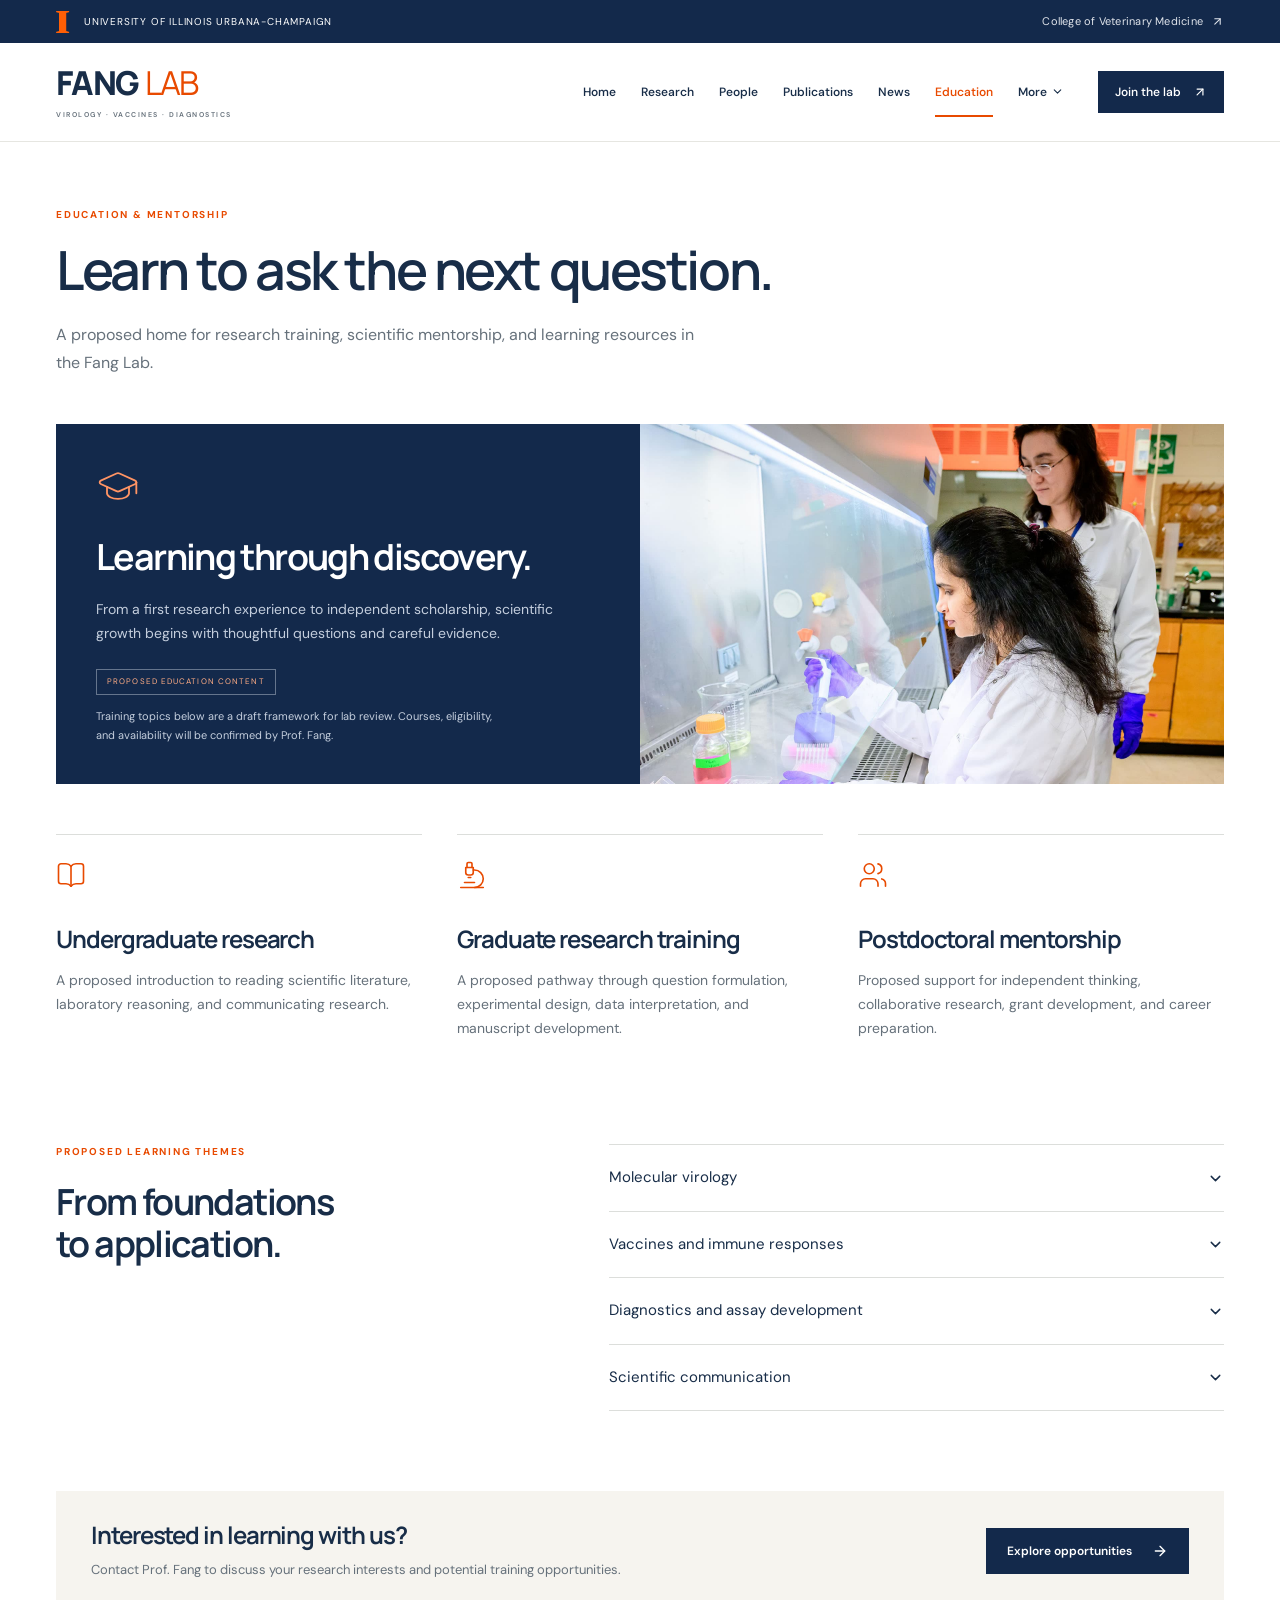
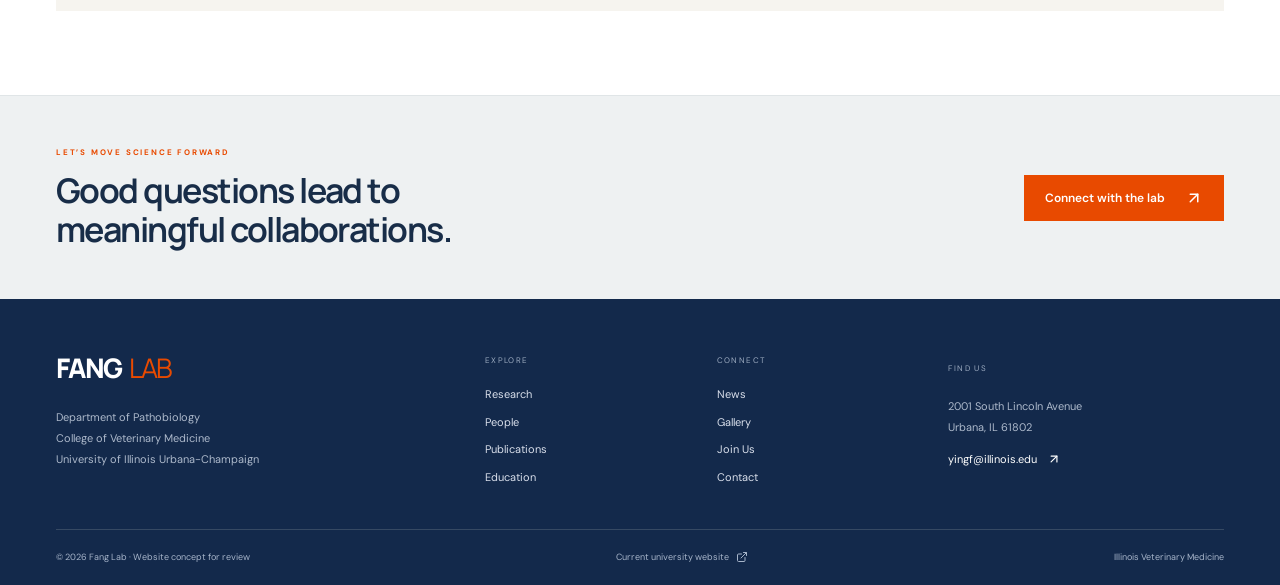
==== education.html @ 0c93f785 "Add files via upload" ====
<!doctype html>
<html lang="en">
<head>
<meta charset="utf-8">
<meta name="viewport" content="width=device-width, initial-scale=1">
<title>Education | Fang Lab | Illinois</title>
<meta name="description" content="Education at the Fang Lab, University of Illinois Urbana-Champaign.">
<link rel="icon" href="favicon.svg" type="image/svg+xml">
<link rel="stylesheet" href="styles.css">
<script src="script.js" defer></script>
<noscript><style>.menu-toggle,.more{display:none}.more-wrap .dropdown{display:block!important;position:static}.navigation{display:flex;flex-wrap:wrap}.filter-bar,.publication-tools{display:none}@media(max-width:800px){.navigation{position:static;box-shadow:none;padding:10px;max-height:none}.header-inner{height:auto;flex-wrap:wrap;padding:15px 0}.navigation .dropdown a{padding:5px}}</style></noscript>
</head>
<body data-page="education">
<a class="skip" href="#main">Skip to content</a>
<div class="institution">
<div class="wrap institution-inner">
<a href="https://illinois.edu" target="_blank" rel="noreferrer"><b class="block-i">I</b><span>UNIVERSITY OF ILLINOIS URBANA-CHAMPAIGN</span></a><a href="https://vetmed.illinois.edu" class="" target="_blank" rel="noreferrer">College of Veterinary Medicine <svg xmlns="http://www.w3.org/2000/svg" width="13" height="13" viewBox="0 0 24 24" fill="none" stroke="currentColor" stroke-width="2" stroke-linecap="round" stroke-linejoin="round" class="lucide lucide-arrow-up-right" aria-hidden="true"><path d="M7 7h10v10"></path><path d="M7 17 17 7"></path></svg></a>
</div>
</div>
<header>
<div class="wrap header-inner">
<a class="wordmark" href="index.html">FANG<span>LAB</span><small>VIROLOGY · VACCINES · DIAGNOSTICS</small></a>
<nav class="navigation" aria-label="Main navigation">
<a href="index.html">Home</a><a href="research.html">Research</a><a href="people.html">People</a><a href="publications.html">Publications</a><a href="news.html">News</a><a href="education.html" aria-current="page">Education</a>
<div class="more-wrap">
<button class="more" aria-expanded="false">
More <svg xmlns="http://www.w3.org/2000/svg" width="13" height="13" viewBox="0 0 24 24" fill="none" stroke="currentColor" stroke-width="2" stroke-linecap="round" stroke-linejoin="round" class="lucide lucide-chevron-down" aria-hidden="true"><path d="m6 9 6 6 6-6"></path></svg>
</button>
<div class="dropdown">
<a href="innovation.html">Innovation &amp; IP</a><a href="outreach.html">Outreach</a><a href="gallery.html">Gallery</a><a href="join.html">Join Us</a><a href="contact.html">Contact</a>
</div>
</div>
<a class="join-nav" href="join.html">Join the lab <svg xmlns="http://www.w3.org/2000/svg" width="14" height="14" viewBox="0 0 24 24" fill="none" stroke="currentColor" stroke-width="2" stroke-linecap="round" stroke-linejoin="round" class="lucide lucide-arrow-up-right" aria-hidden="true"><path d="M7 7h10v10"></path><path d="M7 17 17 7"></path></svg></a>
</nav>
<button class="menu-toggle" aria-label="Open navigation" aria-expanded="false">
<svg xmlns="http://www.w3.org/2000/svg" width="24" height="24" viewBox="0 0 24 24" fill="none" stroke="currentColor" stroke-width="2" stroke-linecap="round" stroke-linejoin="round" class="lucide lucide-menu" aria-hidden="true"><path d="M4 5h16"></path><path d="M4 12h16"></path><path d="M4 19h16"></path></svg>
</button>
</div>
</header>
<main id="main" tabindex="-1">
<div class="wrap section page-section">
<div class="page-heading">
<div class="eyebrow">
EDUCATION &amp; MENTORSHIP
</div>
<h1>
Learn to ask the next question.
</h1>
<p>
A proposed home for research training, scientific mentorship, and learning resources in the Fang Lab.
</p>
</div>
<div class="education-feature">
<div>
<svg xmlns="http://www.w3.org/2000/svg" width="44" height="44" viewBox="0 0 24 24" fill="none" stroke="currentColor" stroke-width="1" stroke-linecap="round" stroke-linejoin="round" class="lucide lucide-graduation-cap" aria-hidden="true"><path d="M21.42 10.922a1 1 0 0 0-.019-1.838L12.83 5.18a2 2 0 0 0-1.66 0L2.6 9.08a1 1 0 0 0 0 1.832l8.57 3.908a2 2 0 0 0 1.66 0z"></path><path d="M22 10v6"></path><path d="M6 12.5V16a6 3 0 0 0 12 0v-3.5"></path></svg>
<h2>
Learning through discovery.
</h2>
<p>
From a first research experience to independent scholarship, scientific growth begins with thoughtful questions and careful evidence.
</p>
<span class="draft-label">PROPOSED EDUCATION CONTENT</span>
<p class="small">
Training topics below are a draft framework for lab review. Courses, eligibility, and availability will be confirmed by Prof. Fang.
</p>
</div>
<img src="images/lab-team.jpg" alt="Research work in the Fang Lab"/>
</div>
<div class="learning-grid">
<article>
<svg xmlns="http://www.w3.org/2000/svg" width="30" height="30" viewBox="0 0 24 24" fill="none" stroke="currentColor" stroke-width="1.3" stroke-linecap="round" stroke-linejoin="round" class="lucide lucide-book-open" aria-hidden="true"><path d="M12 5v16"></path><path d="M20.001 19A2 2 0 0022 17V5a2 2 0 00-1.999-2L16 3.002A5 5 0 0012 5a5 5 0 00-4-2H4a2 2 0 00-2 2v12a2 2 0 001.999 2H8a5 5 0 014 2 5 5 0 014-2z"></path></svg>
<h3>
Undergraduate research
</h3>
<p>
A proposed introduction to reading scientific literature, laboratory reasoning, and communicating research.
</p>
</article>
<article>
<svg xmlns="http://www.w3.org/2000/svg" width="30" height="30" viewBox="0 0 24 24" fill="none" stroke="currentColor" stroke-width="1.3" stroke-linecap="round" stroke-linejoin="round" class="lucide lucide-microscope" aria-hidden="true"><path d="M6 18h8"></path><path d="M3 22h18"></path><path d="M14 22a7 7 0 1 0 0-14h-1"></path><path d="M9 14h2"></path><path d="M9 12a2 2 0 0 1-2-2V6h6v4a2 2 0 0 1-2 2Z"></path><path d="M12 6V3a1 1 0 0 0-1-1H9a1 1 0 0 0-1 1v3"></path></svg>
<h3>
Graduate research training
</h3>
<p>
A proposed pathway through question formulation, experimental design, data interpretation, and manuscript development.
</p>
</article>
<article>
<svg xmlns="http://www.w3.org/2000/svg" width="30" height="30" viewBox="0 0 24 24" fill="none" stroke="currentColor" stroke-width="1.3" stroke-linecap="round" stroke-linejoin="round" class="lucide lucide-users" aria-hidden="true"><path d="M16 21v-2a4 4 0 0 0-4-4H6a4 4 0 0 0-4 4v2"></path><path d="M16 3.128a4 4 0 0 1 0 7.744"></path><path d="M22 21v-2a4 4 0 0 0-3-3.87"></path><circle cx="9" cy="7" r="4"></circle></svg>
<h3>
Postdoctoral mentorship
</h3>
<p>
Proposed support for independent thinking, collaborative research, grant development, and career preparation.
</p>
</article>
</div>
<div class="two-col">
<div>
<div class="eyebrow">
PROPOSED LEARNING THEMES
</div>
<h2>
From foundations<br/>to application.
</h2>
</div>
<div class="accordion">
<details>
<summary>
Molecular virology<svg xmlns="http://www.w3.org/2000/svg" width="17" height="17" viewBox="0 0 24 24" fill="none" stroke="currentColor" stroke-width="2" stroke-linecap="round" stroke-linejoin="round" class="lucide lucide-chevron-down" aria-hidden="true"><path d="m6 9 6 6 6-6"></path></svg>
</summary>
<p>
Viral replication, host–pathogen interactions, and the interpretation of mechanistic studies.
</p>
</details>
<details>
<summary>
Vaccines and immune responses<svg xmlns="http://www.w3.org/2000/svg" width="17" height="17" viewBox="0 0 24 24" fill="none" stroke="currentColor" stroke-width="2" stroke-linecap="round" stroke-linejoin="round" class="lucide lucide-chevron-down" aria-hidden="true"><path d="m6 9 6 6 6-6"></path></svg>
</summary>
<p>
Principles of antigen design, immune protection, and evaluating vaccine research.
</p>
</details>
<details>
<summary>
Diagnostics and assay development<svg xmlns="http://www.w3.org/2000/svg" width="17" height="17" viewBox="0 0 24 24" fill="none" stroke="currentColor" stroke-width="2" stroke-linecap="round" stroke-linejoin="round" class="lucide lucide-chevron-down" aria-hidden="true"><path d="m6 9 6 6 6-6"></path></svg>
</summary>
<p>
Principles of assay design, analytical performance, and diagnostic interpretation.
</p>
</details>
<details>
<summary>
Scientific communication<svg xmlns="http://www.w3.org/2000/svg" width="17" height="17" viewBox="0 0 24 24" fill="none" stroke="currentColor" stroke-width="2" stroke-linecap="round" stroke-linejoin="round" class="lucide lucide-chevron-down" aria-hidden="true"><path d="m6 9 6 6 6-6"></path></svg>
</summary>
<p>
Critical reading, research presentations, responsible reporting, and scientific writing.
</p>
</details>
</div>
</div>
<div class="callout">
<div>
<h3>
Interested in learning with us?
</h3>
<p>
Contact Prof. Fang to discuss your research interests and potential training opportunities.
</p>
</div>
<a class="button navy" href="join.html">Explore opportunities <svg xmlns="http://www.w3.org/2000/svg" width="16" height="16" viewBox="0 0 24 24" fill="none" stroke="currentColor" stroke-width="2" stroke-linecap="round" stroke-linejoin="round" class="lucide lucide-arrow-right" aria-hidden="true"><path d="M5 12h14"></path><path d="m12 5 7 7-7 7"></path></svg></a>
</div>
</div>
</main>
<section class="footer-cta">
<div class="wrap">
<div>
<span class="eyebrow">LET’S MOVE SCIENCE FORWARD</span>
<h2>
Good questions lead to<br/>meaningful collaborations.
</h2>
</div>
<a class="button orange" href="contact.html">Connect with the lab <svg xmlns="http://www.w3.org/2000/svg" width="18" height="18" viewBox="0 0 24 24" fill="none" stroke="currentColor" stroke-width="2" stroke-linecap="round" stroke-linejoin="round" class="lucide lucide-arrow-up-right" aria-hidden="true"><path d="M7 7h10v10"></path><path d="M7 17 17 7"></path></svg></a>
</div>
</section>
<footer>
<div class="wrap footer-top">
<div>
<a class="wordmark" href="index.html">FANG<span>LAB</span></a>
<p>
Department of Pathobiology<br/>College of Veterinary Medicine<br/>University of Illinois Urbana-Champaign
</p>
</div>
<div class="footer-links">
<span>EXPLORE</span><a href="research.html">Research</a><a href="people.html">People</a><a href="publications.html">Publications</a><a href="education.html" aria-current="page">Education</a>
</div>
<div class="footer-links">
<span>CONNECT</span><a href="news.html">News</a><a href="gallery.html">Gallery</a><a href="join.html">Join Us</a><a href="contact.html">Contact</a>
</div>
<div class="footer-address">
<span>FIND US</span>
<p>
2001 South Lincoln Avenue<br/>Urbana, IL 61802
</p>
<a href="mailto:yingf@illinois.edu">yingf@illinois.edu <svg xmlns="http://www.w3.org/2000/svg" width="14" height="14" viewBox="0 0 24 24" fill="none" stroke="currentColor" stroke-width="2" stroke-linecap="round" stroke-linejoin="round" class="lucide lucide-arrow-up-right" aria-hidden="true"><path d="M7 7h10v10"></path><path d="M7 17 17 7"></path></svg></a>
</div>
</div>
<div class="wrap footer-bottom">
<span>© 2026 Fang Lab · Website concept for review</span><a href="https://vetmed.illinois.edu/fang-lab/" class="" target="_blank" rel="noreferrer">Current university website <svg xmlns="http://www.w3.org/2000/svg" width="12" height="12" viewBox="0 0 24 24" fill="none" stroke="currentColor" stroke-width="2" stroke-linecap="round" stroke-linejoin="round" class="lucide lucide-external-link" aria-hidden="true"><path d="M15 3h6v6"></path><path d="M10 14 21 3"></path><path d="M18 13v6a2 2 0 0 1-2 2H5a2 2 0 0 1-2-2V8a2 2 0 0 1 2-2h6"></path></svg></a><a href="https://vetmed.illinois.edu" class="" target="_blank" rel="noreferrer">Illinois Veterinary Medicine</a>
</div>
</footer>
</body>
</html>
---- styles.css ----
@import url('https://fonts.googleapis.com/css2?family=DM+Sans:wght@400;450;500;550;600;650;700&family=Manrope:wght@400;500;600;650;700;750;800&display=swap');

:root{
  --navy:#13294b;
  --orange:#e84a00;
  --ink:#182d48;
  --cream:#f6f4ef;
  --muted:#66717b;
  --line:#dcdedb
}
*{
  box-sizing:border-box
}
html{
  scroll-behavior:smooth
}
body{
  margin:0;
  color:var(--ink);
  font-family:'DM Sans',Arial,sans-serif;
  font-size:15px;
  line-height:1.7;
  background:#fff
}
a{
  color:inherit;
  text-decoration:none
}
button,input,select{
  font:inherit
}
button,a,input,select,summary{
  -webkit-tap-highlight-color:transparent
}
button{
  cursor:pointer
}
img{
  display:block;
  max-width:100%
}
button{
  color:inherit
}
h1,h2,h3,p{
  margin-top:0
}
h1,h2,h3{
  font-family:'Manrope','DM Sans',Arial,sans-serif;
  line-height:1.15;
  letter-spacing:-.045em
}
h2{
  font-size:42px;
  font-weight:650
}
h3{
  font-size:23px;
  font-weight:650
}
p{
  color:var(--muted)
}
em{
  font-family:Georgia,serif;
  font-weight:400
}
svg{
  flex-shrink:0
}
a:focus-visible,button:focus-visible,summary:focus-visible,input:focus-visible,select:focus-visible{
  outline:3px solid var(--orange);
  outline-offset:5px
}
.wrap{
  width:min(1240px,calc(100% - 112px));
  margin:auto
}
.institution{
  background:var(--navy);
  color:white;
  font-size:10px;
  letter-spacing:.08em
}
.institution-inner{
  display:flex;
  align-items:center;
  justify-content:space-between;
  height:43px
}
.institution a{
  display:flex;
  align-items:center;
  gap:14px
}
.block-i{
  font-family:Georgia,serif;
  color:#ff5f05;
  font-size:34px;
  line-height:1;
  text-shadow:1px 0 #ff5f05,-1px 0 #ff5f05
}
.institution a:last-child{
  letter-spacing:.02em;
  font-size:11px;
  gap:8px;
  color:#e0e4eb
}
header{
  background:white;
  border-bottom:1px solid #e6e6e1;
  position:sticky;
  top:0;
  z-index:50
}
.header-inner{
  height:98px;
  display:flex;
  align-items:center;
  justify-content:space-between;
  gap:20px
}
.wordmark{
  font-family:'Manrope',sans-serif;
  font-size:33px;
  letter-spacing:-1.6px;
  font-weight:800;
  line-height:1
}
.wordmark span{
  color:var(--orange);
  font-weight:400;
  margin-left:7px
}
.wordmark small{
  display:block;
  font-family:'DM Sans',Arial,sans-serif;
  letter-spacing:1.5px;
  font-size:7px;
  color:var(--muted);
  margin-top:12px;
  font-weight:600
}
.navigation{
  display:flex;
  align-items:center;
  gap:25px;
  font-size:12px;
  font-weight:550
}
.navigation>a:not(.join-nav){
  padding:38px 0;
  position:relative
}
.navigation a[aria-current=page]{
  color:var(--orange)
}
.navigation>a[aria-current=page]:after{
  position:absolute;
  bottom:23px;
  left:0;
  right:0;
  height:2px;
  background:var(--orange);
  content:''
}
.join-nav{
  display:flex;
  align-items:center;
  gap:12px;
  background:var(--navy);
  color:#fff;
  padding:11px 17px;
  margin-left:9px
}
.more{
  display:flex;
  align-items:center;
  gap:4px;
  border:0;
  padding:0;
  background:none;
  font-size:12px
}
.more.active{
  color:var(--orange)
}
.more-wrap{
  position:relative
}
.dropdown{
  position:absolute;
  top:32px;
  left:-20px;
  background:#fff;
  padding:12px;
  box-shadow:0 8px 30px #13294b20;
  min-width:190px;
  border:1px solid var(--line)
}
.dropdown a{
  display:block;
  padding:8px 12px
}
.dropdown a:hover{
  background:var(--cream)
}
.menu-toggle{
  display:none;
  background:none;
  border:0
}
.hero{
  display:grid;
  grid-template-columns:46% 54%;
  background:var(--cream);
  min-height:650px
}
.hero-text{
  padding:59px 38px 38px max(56px,calc((100vw - 1240px)/2));
  display:flex;
  flex-direction:column;
  align-items:flex-start
}
.eyebrow{
  color:var(--orange);
  font-size:10px;
  font-weight:700;
  letter-spacing:1.8px;
  margin-bottom:22px;
  display:flex;
  align-items:center;
  gap:8px;
  line-height:1.5
}
.orange-dot{
  width:6px;
  height:6px;
  background:var(--orange);
  border-radius:50%;
  display:inline-block
}
.hero h1{
  font-size:clamp(46px,4.4vw,67px);
  font-weight:650;
  line-height:1.04;
  margin-bottom:25px;
  letter-spacing:-.05em
}
.hero h1 em{
  color:var(--orange);
  font-size:1.04em;
  line-height:1.02;
  letter-spacing:-.045em
}
.hero-text>p{
  max-width:370px;
  font-size:14px;
  line-height:1.8;
  margin-bottom:25px
}
.hero-actions{
  display:flex;
  align-items:center;
  gap:23px;
  flex-wrap:wrap
}
.button{
  display:inline-flex;
  align-items:center;
  justify-content:center;
  gap:20px;
  padding:14px 21px;
  font-size:12px;
  font-weight:600;
  border:0;
  line-height:1.5;
  transition:background .2s,transform .2s
}
.button:hover{
  transform:translateY(-2px)
}
.orange{
  background:var(--orange);
  color:white
}
.orange:hover{
  background:#c53d00
}
.navy{
  background:var(--navy);
  color:white
}
.navy:hover{
  background:#24446e
}
.text-link{
  display:inline-flex;
  align-items:center;
  gap:12px;
  font-size:12px;
  font-weight:600;
  color:var(--navy)
}
.text-link:hover{
  color:var(--orange)
}
.hero-affiliation{
  border-top:1px solid #d9ddd9;
  margin-top:35px;
  padding-top:20px;
  width:100%;
  font-size:8px;
  letter-spacing:1.2px;
  font-weight:650;
  line-height:1.7
}
.hero-affiliation span{
  font-weight:400;
  letter-spacing:.2px;
  font-size:10px;
  color:var(--muted)
}
.hero-image{
  position:relative;
  min-height:650px;
  overflow:hidden
}
.hero-image>img{
  height:100%;
  width:100%;
  object-fit:cover;
  object-position:48% center;
  position:absolute
}
.photo-shade{
  position:absolute;
  inset:0;
  background:linear-gradient(0deg,rgba(9,26,47,.82),transparent 55%)
}
.image-label{
  position:absolute;
  left:42px;
  bottom:33px;
  color:white
}
.image-label>span{
  font-size:9px;
  letter-spacing:2px
}
.image-label>span:before{
  content:'';
  display:inline-block;
  width:22px;
  height:1px;
  background:#ff7a3d;
  vertical-align:middle;
  margin-right:10px
}
.image-label p{
  color:white;
  font-size:22px;
  font-weight:450;
  line-height:1.45;
  margin:12px 0 0;
  letter-spacing:-.4px
}
.image-index{
  position:absolute;
  bottom:35px;
  right:29px;
  font-size:8px;
  color:#fff;
  letter-spacing:1.4px;
  writing-mode:vertical-rl
}
.focus-strip{
  border-bottom:1px solid var(--line)
}
.focus-strip>.wrap{
  display:flex;
  align-items:center;
  justify-content:space-between;
  height:85px;
  gap:20px
}
.focus-strip span{
  font-size:8px;
  letter-spacing:1.5px;
  color:var(--muted)
}
.focus-strip b{
  font-size:13px;
  font-weight:500
}
.focus-strip i{
  width:3px;
  height:3px;
  background:#b4bdc4;
  border-radius:50%
}
.focus-strip a{
  color:var(--orange)
}
.section{
  padding-top:84px;
  padding-bottom:84px
}
.section-top{
  display:flex;
  justify-content:space-between;
  align-items:flex-end;
  gap:70px;
  margin-bottom:40px
}
.section-top h2{
  margin:0;
  min-width:400px
}
.section-top h2 em{
  color:var(--orange)
}
.section-top>p{
  width:430px;
  margin:0 0 5px;
  font-size:14px
}
.section-top .eyebrow{
  margin-bottom:17px
}
.compact{
  align-items:center
}
.compact h2{
  min-width:0
}
.research-grid{
  display:grid;
  grid-template-columns:repeat(3,1fr);
  border:1px solid var(--line)
}
.research-card{
  padding:29px 30px 0;
  border-right:1px solid var(--line);
  display:flex;
  flex-direction:column;
  transition:background .2s
}
.research-card:last-child{
  border:0
}
.research-card:hover{
  background:var(--cream)
}
.card-top{
  display:flex;
  justify-content:space-between;
  align-items:center;
  margin-bottom:36px
}
.card-top span{
  font-size:11px;
  color:#858f98
}
.card-top svg{
  color:var(--orange)
}
.mini-label{
  font-size:9px;
  color:var(--orange);
  letter-spacing:1.2px;
  font-weight:600;
  text-transform:uppercase;
  margin-bottom:13px
}
.mini-label span{
  color:var(--muted)
}
.research-card h3{
  font-size:24px;
  line-height:1.25;
  max-width:250px;
  min-height:60px
}
.research-card p{
  font-size:12px;
  line-height:1.8;
  margin-bottom:30px
}
.card-end{
  margin-top:auto;
  border-top:1px solid var(--line);
  padding:18px 0;
  display:flex;
  align-items:center;
  justify-content:space-between;
  font-size:11px;
  font-weight:550
}
.card-end svg{
  color:var(--orange)
}
.pi-band{
  background:var(--navy);
  color:white
}
.pi-inner{
  display:grid;
  grid-template-columns:220px 1fr 230px;
  gap:55px;
  align-items:center;
  padding:46px 0
}
.pi-inner>img{
  width:220px;
  height:275px;
  object-fit:cover;
  object-position:center 15%
}
.pi-inner .eyebrow{
  color:#ff8b55;
  font-size:8px
}
.pi-inner h2{
  font-size:37px;
  margin-bottom:16px
}
.pi-inner p{
  color:#bac5d5;
  font-size:12px;
  max-width:400px
}
.pi-inner .pi-title{
  color:white;
  font-size:15px;
  line-height:1.5
}
.pi-inner .text-link{
  color:white;
  margin-top:6px
}
.pi-aside{
  border-left:1px solid #41516a;
  padding-left:45px
}
.pi-aside>span{
  font-size:8px;
  letter-spacing:1.6px;
  color:#a3b0c5
}
.pi-aside p{
  color:white;
  font-size:28px;
  line-height:1.55;
  margin:20px 0 0
}
.pi-aside em{
  color:#ff9464
}
.news-grid{
  display:grid;
  grid-template-columns:repeat(3,1fr);
  gap:29px
}
.news-image{
  height:205px;
  background:var(--cream);
  overflow:hidden;
  margin-bottom:24px
}
.news-image img{
  width:100%;
  height:100%;
  object-fit:cover;
  transition:transform .4s
}
.news-card:first-child img{
  object-position:50% 24%
}
.news-card:hover img{
  transform:scale(1.03)
}
.news-card .mini-label{
  font-size:8px;
  letter-spacing:.7px
}
.news-card h3{
  font-size:21px;
  line-height:1.4;
  margin-bottom:20px
}
.education-band{
  background:var(--cream);
  display:grid;
  grid-template-columns:1.2fr .55fr .8fr;
  align-items:center;
  gap:32px;
  padding:43px 45px;
  margin-bottom:55px;
  border-left:3px solid var(--orange)
}
.education-band .eyebrow{
  font-size:8px;
  margin-bottom:13px
}
.education-band h2{
  font-size:31px;
  margin-bottom:15px
}
.education-band p{
  font-size:12px;
  max-width:390px;
  margin-bottom:22px
}
.education-band>svg{
  color:#b6b7b0
}
.edu-side{
  border-left:1px solid #d6d9d5;
  padding-left:30px
}
.edu-side span{
  font-size:8px;
  letter-spacing:1.2px;
  color:var(--muted)
}
.edu-side p{
  font-size:15px;
  line-height:1.9;
  margin:13px 0 0;
  color:var(--navy)
}
.support{
  display:flex;
  align-items:center;
  justify-content:space-between;
  gap:30px;
  padding:0 0 55px
}
.support>span{
  font-size:8px;
  letter-spacing:1.3px;
  color:var(--muted);
  max-width:85px
}
.support>div{
  font-family:'Manrope',sans-serif;
  font-size:23px;
  font-weight:800;
  color:#66778a;
  letter-spacing:-.7px
}
.support>div span{
  display:block;
  font-family:'DM Sans',sans-serif;
  font-size:8px;
  font-weight:400;
  letter-spacing:0;
  margin-top:1px
}
.footer-cta{
  background:#eef1f2;
  border-top:1px solid #e0e5e7
}
.footer-cta>.wrap{
  padding:50px 0;
  display:flex;
  justify-content:space-between;
  align-items:center;
  gap:25px
}
.footer-cta .eyebrow{
  font-size:8px;
  margin-bottom:13px
}
.footer-cta h2{
  font-size:34px;
  margin-bottom:0
}
footer{
  background:var(--navy);
  color:white
}
.footer-top{
  display:grid;
  grid-template-columns:2fr 1fr 1fr 1.4fr;
  gap:35px;
  padding-top:55px;
  padding-bottom:42px
}
.footer-top .wordmark{
  font-size:27px
}
.footer-top p{
  color:#adb9cb;
  font-size:11px;
  line-height:1.9;
  margin:20px 0 0
}
.footer-links{
  display:flex;
  flex-direction:column;
  align-items:flex-start;
  gap:9px;
  font-size:11px;
  color:#d9dfeb
}
.footer-top span:not(.wordmark span){
  font-size:8px;
  letter-spacing:1.4px;
  color:#9cabc0;
  margin-bottom:8px
}
.footer-address>a{
  display:flex;
  align-items:center;
  gap:10px;
  font-size:11px;
  margin-top:12px
}
.footer-address p{
  margin-top:16px
}
.footer-bottom{
  border-top:1px solid #364963;
  display:flex;
  align-items:center;
  justify-content:space-between;
  gap:25px;
  font-size:9px;
  color:#a7b5ca;
  padding-top:20px;
  padding-bottom:20px
}
.footer-bottom a{
  display:flex;
  align-items:center;
  gap:7px
}
.page-section{
  padding-top:65px;
  min-height:65vh
}
.page-heading{
  max-width:800px;
  margin-bottom:48px
}
.page-heading .eyebrow{
  margin-bottom:17px
}
.page-heading h1{
  font-size:54px;
  font-weight:600;
  line-height:1.12;
  max-width:750px;
  margin-bottom:22px
}
.page-heading>p{
  font-size:16px;
  max-width:650px
}
.research-banner{
  display:grid;
  grid-template-columns:1fr 1fr;
  background:var(--cream);
  margin-bottom:46px
}
.research-banner>img{
  height:330px;
  width:100%;
  object-fit:cover
}
.research-banner>div{
  padding:45px
}
.research-banner h2{
  font-size:34px
}
.research-banner p{
  font-size:14px
}
.filter-bar{
  display:flex;
  gap:9px;
  align-items:center;
  flex-wrap:wrap;
  margin-bottom:32px
}
.filter-bar button{
  background:white;
  border:1px solid var(--line);
  font-size:12px;
  padding:8px 20px
}
.filter-bar .selected{
  background:var(--navy);
  border-color:var(--navy);
  color:white
}
.filter-label{
  font-size:9px;
  letter-spacing:1.3px;
  color:var(--muted);
  margin-right:18px
}
.project-grid{
  display:grid;
  grid-template-columns:repeat(2,1fr);
  gap:22px
}
.project{
  border:1px solid var(--line);
  padding:30px;
  position:relative
}
.project>svg{
  color:var(--orange);
  float:right
}
.project .mini-label{
  display:block;
  margin-bottom:18px
}
.project h3{
  font-size:24px;
  line-height:1.3;
  max-width:360px
}
.project p{
  font-size:14px;
  min-height:48px
}
.grant{
  font-size:10px;
  letter-spacing:.5px;
  border-top:1px solid var(--line);
  padding-top:15px;
  color:var(--muted)
}
.editor-note{
  background:#f7f6f2;
  border-left:2px solid #adb7c1;
  padding:17px 20px;
  font-size:12px;
  margin-top:35px;
  color:#64707b
}
.pi-profile{
  display:grid;
  grid-template-columns:310px 1fr;
  gap:65px;
  margin-bottom:65px;
  background:var(--cream);
  padding:35px
}
.pi-profile>img{
  width:310px;
  height:365px;
  object-fit:cover;
  object-position:center 20%
}
.pi-profile>div{
  padding:20px 25px 10px 0
}
.pi-profile h2{
  margin-bottom:17px
}
.pi-profile p{
  font-size:14px
}
.pi-profile .lead{
  font-size:19px;
  color:var(--navy);
  max-width:500px
}
.button-row{
  display:flex;
  align-items:center;
  gap:25px;
  flex-wrap:wrap;
  margin-top:25px
}
.people-grid{
  display:grid;
  grid-template-columns:repeat(4,1fr);
  gap:30px
}
.person img,.person .initials{
  height:270px;
  width:100%;
  object-fit:cover;
  object-position:center 15%;
  background:#f2f0eb
}
.person .initials{
  display:flex;
  align-items:center;
  justify-content:center;
  color:#8695a6;
  font-family:Georgia,serif;
  font-size:65px;
  background:#e9edf0
}
.person h3{
  font-size:18px;
  margin:19px 0 7px;
  letter-spacing:-.5px
}
.person p,.person a{
  font-size:11px;
  margin:0;
  color:var(--muted)
}
.publication-tools{
  display:flex;
  justify-content:space-between;
  align-items:center;
  gap:25px;
  padding:22px 0;
  border-top:1px solid var(--line);
  border-bottom:1px solid var(--line);
  margin-bottom:10px
}
.search-field{
  display:flex;
  align-items:center;
  gap:14px;
  flex:1
}
.search-field svg{
  color:#77848f
}
.search-field input{
  border:0;
  background:none;
  width:100%;
  padding:8px;
  font-size:14px
}
.select-field{
  display:flex;
  align-items:center;
  gap:15px;
  font-size:11px;
  color:var(--muted)
}
.select-field select{
  border:1px solid var(--line);
  background:white;
  padding:8px;
  min-width:130px;
  color:var(--navy)
}
.publication{
  display:grid;
  grid-template-columns:100px 1fr;
  gap:25px;
  border-bottom:1px solid var(--line);
  padding:35px 0
}
.pub-year{
  font-size:28px;
  font-family:Georgia,serif;
  color:var(--orange)
}
.publication h3{
  font-size:24px;
  line-height:1.45;
  max-width:850px
}
.publication p{
  font-size:13px;
  margin-bottom:15px
}
.publication h3 a:hover{
  color:var(--orange)
}
.callout{
  background:var(--cream);
  padding:30px 35px;
  display:flex;
  justify-content:space-between;
  align-items:center;
  gap:35px;
  margin-top:45px
}
.callout h3{
  font-size:24px;
  margin-bottom:10px
}
.callout p{
  font-size:13px;
  max-width:670px;
  margin:0
}
.callout .button{
  flex-shrink:0
}
.empty{
  padding:65px 0;
  text-align:center
}
.empty svg{
  margin:0 auto 20px;
  color:var(--orange)
}
.empty h3{
  margin-bottom:10px
}
.empty p{
  font-size:14px
}
.news-row{
  display:grid;
  grid-template-columns:300px 1fr;
  gap:40px;
  padding:30px 0;
  border-bottom:1px solid var(--line)
}
.news-row>img{
  height:210px;
  width:100%;
  object-fit:cover;
  object-position:center 22%
}
.news-row h2{
  font-size:29px;
  line-height:1.3;
  margin-bottom:15px
}
.news-row p{
  font-size:14px;
  max-width:650px
}
.education-feature{
  display:grid;
  grid-template-columns:1fr 1fr;
  background:var(--navy);
  color:white
}
.education-feature>div{
  padding:40px
}
.education-feature>div>svg{
  color:#ff9464;
  margin-bottom:20px
}
.education-feature h2{
  font-size:36px;
  margin-bottom:20px
}
.education-feature p{
  color:#c4cedd;
  font-size:14px
}
.education-feature .small{
  font-size:11px;
  margin:12px 0 0;
  max-width:400px
}
.education-feature>img{
  width:100%;
  height:100%;
  object-fit:cover
}
.draft-label{
  font-size:8px;
  letter-spacing:1.1px;
  color:#ffad85;
  border:1px solid #65758d;
  display:inline-block;
  padding:5px 10px;
  margin-top:10px
}
.learning-grid{
  display:grid;
  grid-template-columns:repeat(3,1fr);
  gap:35px;
  margin-top:50px;
  margin-bottom:55px
}
.learning-grid article{
  border-top:1px solid var(--line);
  padding-top:25px
}
.learning-grid svg{
  color:var(--orange);
  margin-bottom:24px
}
.learning-grid h3{
  font-size:24px;
  margin-bottom:15px;
  line-height:1.3
}
.learning-grid p{
  font-size:14px
}
.two-col{
  display:grid;
  grid-template-columns:1fr 1.3fr;
  gap:80px;
  padding:35px 0
}
.two-col h2{
  font-size:36px
}
.accordion details{
  border-top:1px solid var(--line)
}
.accordion details:last-child{
  border-bottom:1px solid var(--line)
}
.accordion summary{
  padding:20px 0;
  display:flex;
  justify-content:space-between;
  align-items:center;
  font-size:15px;
  cursor:pointer;
  list-style:none
}
.accordion summary::-webkit-details-marker{
  display:none
}
.accordion details[open] summary svg{
  transform:rotate(180deg)
}
.accordion details p{
  font-size:13px;
  padding-right:25px
}
.outreach-hero{
  padding:55px;
  background:var(--cream);
  margin-bottom:50px;
  border-left:4px solid var(--orange)
}
.outreach-hero h2{
  font-size:42px
}
.outreach-hero p{
  max-width:650px;
  margin-bottom:30px
}
.gallery{
  display:grid;
  grid-template-columns:repeat(2,1fr);
  gap:25px
}
.gallery button{
  position:relative;
  background:var(--navy);
  border:0;
  padding:0;
  text-align:left;
  overflow:hidden
}
.gallery button:first-child{
  grid-column:span 2
}
.gallery button img{
  width:100%;
  height:320px;
  object-fit:cover;
  transition:transform .4s
}
.gallery button:first-child img{
  height:470px
}
.gallery button:hover img{
  transform:scale(1.025)
}
.gallery button span{
  color:white;
  padding:20px 25px;
  display:flex;
  align-items:center;
  justify-content:space-between;
  font-size:14px;
  position:relative;
  background:var(--navy)
}
.join-feature{
  display:grid;
  grid-template-columns:1fr 1fr;
  background:var(--cream)
}
.join-feature>img{
  height:100%;
  width:100%;
  object-fit:cover
}
.join-feature>div{
  padding:45px
}
.join-feature h2{
  font-size:36px
}
.join-feature p{
  font-size:14px
}
.join-feature .button{
  margin-top:15px
}
.contact-grid{
  display:grid;
  grid-template-columns:1.6fr 1fr;
  gap:35px
}
.contact-card{
  border:1px solid var(--line);
  padding:30px;
  display:flex;
  gap:28px;
  align-items:flex-start
}
.contact-card>img{
  width:150px;
  height:190px;
  object-fit:cover;
  object-position:center 20%
}
.contact-card h2{
  font-size:29px;
  margin-bottom:20px
}
.contact-card p{
  font-size:13px
}
.contact-card .eyebrow{
  font-size:8px
}
.visit{
  background:var(--cream);
  padding:35px
}
.visit>svg{
  color:var(--orange);
  margin-bottom:18px
}
.visit h3{
  font-size:23px
}
.visit p{
  font-size:13px
}
.visit hr{
  border:0;
  border-top:1px solid var(--line);
  margin:30px 0
}
.visit>a{
  font-size:13px
}
.lightbox{
  position:fixed;
  inset:0;
  background:rgba(7,19,36,.95);
  z-index:100;
  display:flex;
  align-items:center;
  justify-content:center;
  padding:60px 100px
}
.lightbox figure{
  margin:0;
  max-width:1100px;
  max-height:90vh
}
.lightbox figure>img{
  max-height:72vh;
  max-width:100%;
  object-fit:contain;
  margin:auto
}
.lightbox figcaption{
  color:white;
  margin-top:18px;
  font-size:14px
}
.lightbox figcaption span{
  float:right;
  color:#aeb9c9;
  font-size:12px
}
.lightbox figcaption p{
  color:#aeb9c9;
  font-size:12px;
  margin:5px 0 0
}
.lightbox button{
  position:absolute;
  border:1px solid #718096;
  background:transparent;
  color:white;
  padding:10px;
  display:flex
}
.lightbox-close{
  right:25px;
  top:25px
}
.lightbox-prev{
  left:25px
}
.lightbox-next{
  right:25px
}
.skip{
  position:fixed;
  top:-100px;
  left:10px;
  z-index:200;
  padding:10px;
  background:var(--orange);
  color:white
}
.skip:focus{
  top:10px
}
.sr-only{
  position:absolute;
  width:1px;
  height:1px;
  padding:0;
  margin:-1px;
  overflow:hidden;
  clip:rect(0,0,0,0);
  white-space:nowrap;
  border:0
}

@media(min-width:1500px){
  .hero{
  grid-template-columns:calc((100vw - 1240px)/2 + 570px) 1fr
}
.hero-text{
  padding-right:65px
}
.hero h1{
  font-size:70px
}

}

@media(max-width:1200px){
  .wrap{
  width:calc(100% - 72px)
}
.navigation{
  gap:17px
}
.hero-text{
  padding-left:36px
}
.hero h1{
  font-size:54px
}
.hero-actions{
  gap:15px
}
.hero-image,.hero{
  min-height:625px
}
.pi-inner{
  gap:35px;
  grid-template-columns:200px 1fr 180px
}
.pi-inner>img{
  width:200px
}
.pi-aside{
  padding-left:25px
}
.education-band{
  grid-template-columns:1.4fr .5fr
}
.edu-side{
  display:none
}
.people-grid{
  grid-template-columns:repeat(3,1fr)
}
.person img,.person .initials{
  height:310px
}
.contact-card{
  display:block
}
.contact-card>img{
  float:left;
  margin:0 22px 15px 0
}
.contact-card h2{
  font-size:25px
}
.contact-card .eyebrow{
  margin-bottom:12px
}

}

@media(max-width:1000px){
  .header-inner{
  height:85px
}
.navigation{
  gap:14px;
  font-size:11px
}
.navigation>a:not(.join-nav){
  padding:30px 0
}
.join-nav{
  padding:10px;
  margin-left:0;
  gap:6px
}
.wordmark{
  font-size:28px
}
.wordmark small{
  font-size:6px;
  letter-spacing:1px
}
.hero h1{
  font-size:48px
}
.hero-text{
  padding-top:45px
}
.hero-affiliation{
  margin-top:30px
}
.hero-image,.hero{
  min-height:600px
}
.hero-actions{
  flex-direction:column;
  align-items:flex-start
}
.hero-affiliation{
  margin-top:25px
}
.image-label{
  left:25px
}
.image-label p{
  font-size:20px
}
.focus-strip b{
  font-size:11px
}
.section-top{
  gap:35px
}
.section-top h2{
  min-width:300px;
  font-size:36px
}
.research-card{
  padding:23px 23px 0
}
.research-card h3{
  font-size:21px
}
.pi-inner{
  grid-template-columns:200px 1fr
}
.pi-aside{
  display:none
}
.news-image{
  height:175px
}
.news-card h3{
  font-size:20px
}
.footer-top{
  grid-template-columns:1.6fr 1fr 1fr
}
.footer-address{
  display:none
}
.pi-profile{
  gap:35px;
  grid-template-columns:260px 1fr
}
.pi-profile>img{
  width:260px;
  height:370px
}
.pi-profile>div{
  padding-right:0
}
.pi-profile h2{
  font-size:32px
}
.pi-profile .lead{
  font-size:17px
}
.research-banner>div{
  padding:30px
}
.research-banner h2{
  font-size:29px
}
.news-row{
  grid-template-columns:250px 1fr;
  gap:30px
}
.education-feature>div{
  padding:30px
}
.education-feature h2{
  font-size:31px
}
.contact-grid{
  grid-template-columns:1fr 1fr
}
.contact-card{
  padding:25px
}
.contact-card>img{
  float:none;
  margin:0 0 25px;
  width:150px
}
.two-col{
  gap:40px
}

}

@media(max-width:800px){
  .wrap{
  width:calc(100% - 40px)
}
.institution-inner{
  height:38px
}
.institution-inner>a:first-child span{
  font-size:8px;
  letter-spacing:.4px
}
.institution-inner>a:last-child{
  font-size:0;
  gap:0
}
.institution-inner>a:last-child svg{
  display:none
}
.block-i{
  font-size:29px
}
.header-inner{
  height:78px
}
.menu-toggle{
  display:block
}
.wordmark{
  font-size:29px
}
.navigation{
  display:none;
  position:absolute;
  top:78px;
  left:0;
  right:0;
  background:white;
  padding:20px;
  box-shadow:0 15px 20px #13294b12;
  max-height:calc(100vh - 80px);
  overflow:auto
}
.navigation.open{
  display:flex;
  align-items:stretch;
  flex-direction:column;
  gap:0
}
.navigation>a:not(.join-nav){
  padding:12px 0
}
.navigation>a[aria-current=page]:after{
  display:none
}
.more-wrap{
  padding:12px 0
}
.more{
  font-size:12px
}
.dropdown{
  position:static;
  box-shadow:none;
  border:0;
  margin-top:10px;
  background:var(--cream);
  padding:7px
}
.join-nav{
  margin-top:10px;
  justify-content:space-between;
  padding:13px 15px
}
.hero{
  grid-template-columns:1fr 1fr;
  min-height:540px
}
.hero-text{
  padding:38px 25px 25px 20px
}
.hero h1{
  font-size:41px
}
.hero .eyebrow{
  font-size:8px;
  letter-spacing:1px;
  margin-bottom:23px
}
.hero-text>p{
  font-size:12px
}
.hero-image{
  min-height:540px
}
.hero-actions .button{
  font-size:10px;
  padding:12px;
  gap:9px
}
.hero-actions .text-link{
  font-size:10px
}
.hero-affiliation{
  font-size:7px
}
.hero-affiliation span{
  font-size:9px
}
.image-label{
  left:22px;
  bottom:30px
}
.image-label>span{
  font-size:7px
}
.image-label p{
  font-size:18px
}
.image-index{
  display:none
}
.focus-strip>.wrap{
  gap:15px;
  height:auto;
  min-height:80px;
  flex-wrap:wrap;
  padding-top:18px;
  padding-bottom:18px
}
.focus-strip>.wrap>span{
  width:100%;
  font-size:7px
}
.focus-strip b{
  font-size:10px
}
.focus-strip i{
  display:none
}
.focus-strip a{
  margin-left:auto
}
.section{
  padding-top:55px;
  padding-bottom:55px
}
.section-top{
  display:block;
  margin-bottom:30px
}
.section-top h2{
  font-size:35px;
  min-width:0
}
.section-top>p{
  width:auto;
  max-width:550px;
  margin-top:22px;
  font-size:13px
}
.research-grid{
  grid-template-columns:1fr
}
.research-card{
  border-right:0;
  border-bottom:1px solid var(--line);
  padding:25px 25px 0
}
.card-top{
  margin-bottom:20px
}
.research-card h3{
  min-height:0;
  max-width:100%;
  font-size:24px;
  margin-bottom:15px
}
.research-card p{
  margin-bottom:20px
}
.pi-inner{
  grid-template-columns:180px 1fr;
  gap:25px;
  padding-top:35px;
  padding-bottom:35px
}
.pi-inner>img{
  width:180px;
  height:270px
}
.pi-inner h2{
  font-size:28px
}
.pi-inner .eyebrow{
  font-size:7px;
  letter-spacing:1px;
  margin-bottom:15px
}
.pi-inner .pi-title{
  font-size:12px
}
.pi-inner p{
  font-size:11px
}
.pi-inner .text-link{
  font-size:10px;
  gap:8px
}
.compact{
  display:flex;
  gap:20px
}
.news-grid{
  gap:18px
}
.news-image{
  height:145px;
  margin-bottom:17px
}
.news-card .mini-label{
  font-size:7px
}
.news-card .mini-label span{
  display:block;
  margin-top:5px
}
.news-card h3{
  font-size:17px
}
.news-card .text-link{
  font-size:10px;
  gap:6px
}
.education-band{
  padding:30px;
  gap:20px
}
.education-band h2{
  font-size:27px
}
.education-band>svg{
  width:100px
}
.support{
  gap:20px;
  flex-wrap:wrap;
  justify-content:flex-start;
  padding-bottom:40px
}
.support>span{
  width:100%;
  max-width:100%
}
.support>div{
  font-size:20px;
  flex:1
}
.support>div span{
  font-size:7px;
  line-height:1.5
}
.footer-cta>.wrap{
  padding:35px 0
}
.footer-cta h2{
  font-size:25px
}
.footer-cta .button{
  font-size:10px;
  gap:10px;
  padding:13px
}
.footer-top{
  grid-template-columns:1.7fr 1fr 1fr;
  gap:25px;
  padding-top:40px;
  padding-bottom:35px
}
.footer-top p{
  font-size:9px
}
.footer-bottom{
  flex-wrap:wrap;
  font-size:8px;
  gap:12px
}
.footer-bottom>span{
  width:100%
}
.page-heading h1{
  font-size:42px
}
.page-heading>p{
  font-size:14px
}
.research-banner>img{
  height:100%;
  min-height:270px
}
.research-banner>div{
  padding:25px
}
.research-banner h2{
  font-size:25px
}
.research-banner .text-link{
  font-size:10px
}
.project-grid{
  gap:18px
}
.project{
  padding:24px
}
.project h3{
  font-size:21px
}
.project p{
  font-size:12px
}
.pi-profile{
  grid-template-columns:210px 1fr;
  gap:25px;
  padding:25px
}
.pi-profile>img{
  width:210px;
  height:310px
}
.pi-profile h2{
  font-size:28px
}
.pi-profile p{
  font-size:12px
}
.pi-profile .lead{
  font-size:15px
}
.pi-profile .eyebrow{
  font-size:8px
}
.button-row{
  gap:15px;
  margin-top:15px
}
.button-row .button{
  font-size:10px;
  padding:10px;
  gap:10px
}
.people-grid{
  gap:22px
}
.person img,.person .initials{
  height:240px
}
.person h3{
  font-size:17px
}
.publication-tools{
  align-items:stretch;
  flex-direction:column;
  gap:15px
}
.select-field{
  justify-content:space-between
}
.publication{
  grid-template-columns:70px 1fr;
  gap:20px
}
.publication h3{
  font-size:21px
}
.pub-year{
  font-size:24px
}
.callout{
  padding:25px;
  flex-direction:column;
  align-items:flex-start;
  gap:25px
}
.news-row{
  grid-template-columns:200px 1fr;
  gap:25px
}
.news-row>img{
  height:190px
}
.news-row h2{
  font-size:24px
}
.news-row p{
  font-size:12px
}
.education-feature{
  grid-template-columns:1fr
}
.education-feature>img{
  height:320px
}
.learning-grid{
  gap:25px;
  margin-top:35px;
  margin-bottom:35px
}
.learning-grid h3{
  font-size:21px
}
.learning-grid p{
  font-size:12px
}
.two-col{
  grid-template-columns:1fr;
  gap:20px
}
.two-col h2{
  font-size:32px
}
.outreach-hero{
  padding:35px
}
.outreach-hero h2{
  font-size:36px
}
.gallery button:first-child img{
  height:350px
}
.gallery button img{
  height:240px
}
.gallery button span{
  padding:15px;
  font-size:12px
}
.join-feature{
  grid-template-columns:1fr
}
.join-feature>img{
  height:320px
}
.contact-grid{
  gap:25px
}
.visit{
  padding:25px
}
.lightbox{
  padding:70px 55px
}
.lightbox-prev{
  left:8px
}
.lightbox-next{
  right:8px
}
.lightbox button{
  padding:7px
}

}

@media(max-width:540px){
  .institution-inner>a:first-child span{
  font-size:7px
}
.hero{
  display:flex;
  flex-direction:column
}
.hero-text{
  padding:35px 25px
}
.hero h1{
  font-size:53px
}
.hero h1 br:nth-of-type(1){
  display:none
}
.hero .eyebrow{
  font-size:8px
}
.hero-text>p{
  font-size:14px;
  max-width:330px
}
.hero-actions{
  flex-direction:row;
  align-items:center;
  gap:22px
}
.hero-actions .button{
  font-size:11px;
  padding:13px 15px
}
.hero-actions .text-link{
  font-size:11px
}
.hero-affiliation{
  font-size:8px;
  margin-top:27px
}
.hero-affiliation span{
  font-size:10px
}
.hero-image{
  min-height:350px
}
.hero-image>img{
  object-position:center 40%
}
.image-label p{
  font-size:21px
}
.focus-strip b{
  font-size:9px
}
.focus-strip>.wrap{
  gap:10px
}
.focus-strip a svg{
  width:16px
}
.section-top h2{
  font-size:33px
}
.section-top .eyebrow{
  font-size:8px
}
.pi-inner{
  grid-template-columns:100px 1fr;
  gap:20px;
  align-items:start
}
.pi-inner>img{
  width:100px;
  height:145px
}
.pi-inner h2{
  font-size:25px
}
.pi-inner .eyebrow{
  font-size:6px;
  margin-bottom:12px
}
.pi-inner .pi-title{
  font-size:11px
}
.pi-inner .text-link{
  font-size:9px;
  gap:6px
}
.pi-inner .text-link svg{
  width:13px
}
.news-grid{
  grid-template-columns:1fr;
  gap:30px
}
.news-card{
  display:grid;
  grid-template-columns:115px 1fr;
  gap:0 20px
}
.news-image{
  grid-row:span 3;
  margin:0;
  height:140px
}
.news-card h3{
  font-size:19px;
  line-height:1.35;
  margin-bottom:12px
}
.news-card .mini-label{
  font-size:7px;
  margin-bottom:10px
}
.news-card .mini-label span{
  display:inline
}
.news-card .text-link{
  align-self:end
}
.compact h2{
  font-size:32px
}
.compact>.text-link{
  font-size:10px
}
.education-band{
  display:block;
  padding:30px 25px
}
.education-band>svg{
  display:none
}
.education-band h2{
  font-size:29px
}
.support{
  display:grid;
  grid-template-columns:1fr 1fr;
  gap:22px
}
.support>span{
  grid-column:span 2
}
.support>div span{
  font-size:8px
}
.footer-cta>.wrap{
  display:block
}
.footer-cta h2{
  font-size:29px;
  margin-bottom:25px
}
.footer-cta .button{
  font-size:11px
}
.footer-top{
  grid-template-columns:1fr 1fr;
  gap:30px
}
.footer-top>div:first-child{
  grid-column:span 2
}
.footer-top p{
  font-size:11px
}
.footer-top .wordmark{
  font-size:30px
}
.footer-top .footer-address{
  display:block;
  grid-column:span 2
}
.footer-address p{
  font-size:11px
}
.page-section{
  padding-top:40px
}
.page-heading{
  margin-bottom:30px
}
.page-heading h1{
  font-size:39px
}
.page-heading .eyebrow{
  font-size:9px
}
.research-banner{
  grid-template-columns:1fr
}
.research-banner>img{
  height:235px;
  min-height:0
}
.research-banner>div{
  padding:30px
}
.research-banner h2{
  font-size:29px
}
.filter-bar{
  gap:6px
}
.filter-bar button{
  padding:7px 12px;
  font-size:11px
}
.filter-label{
  width:100%;
  margin-bottom:8px
}
.project-grid{
  grid-template-columns:1fr
}
.project h3{
  font-size:23px
}
.project p{
  min-height:0;
  font-size:13px
}
.pi-profile{
  grid-template-columns:1fr;
  padding:25px;
  gap:15px
}
.pi-profile>img{
  height:280px;
  width:210px
}
.pi-profile>div{
  padding:15px 0 0
}
.pi-profile h2{
  font-size:31px
}
.pi-profile .lead{
  font-size:17px
}
.pi-profile p{
  font-size:13px
}
.people-grid{
  grid-template-columns:1fr 1fr;
  gap:28px 18px
}
.person img,.person .initials{
  height:210px
}
.person h3{
  font-size:17px;
  line-height:1.3
}
.person a{
  font-size:9px
}
.publication{
  grid-template-columns:1fr;
  gap:12px;
  padding:27px 0
}
.pub-year{
  font-size:24px
}
.publication h3{
  font-size:21px
}
.publication .mini-label{
  font-size:8px
}
.search-field input{
  font-size:12px
}
.news-row{
  grid-template-columns:1fr;
  gap:22px;
  padding:28px 0
}
.news-row>img{
  height:230px
}
.news-row h2{
  font-size:27px
}
.news-row p{
  font-size:14px
}
.learning-grid{
  grid-template-columns:1fr;
  gap:20px
}
.learning-grid article{
  padding-top:22px
}
.learning-grid p{
  font-size:14px
}
.learning-grid svg{
  margin-bottom:15px
}
.education-feature>div{
  padding:28px
}
.education-feature>img{
  height:240px
}
.education-feature h2{
  font-size:33px
}
.gallery{
  grid-template-columns:1fr;
  gap:22px
}
.gallery button:first-child{
  grid-column:span 1
}
.gallery button:first-child img,.gallery button img{
  height:250px
}
.gallery button span{
  font-size:13px;
  padding:18px
}
.join-feature>div{
  padding:28px
}
.join-feature h2{
  font-size:32px
}
.contact-grid{
  grid-template-columns:1fr
}
.contact-card{
  padding:27px
}
.contact-card h2{
  font-size:29px
}
.contact-card>img{
  width:170px;
  height:220px
}
.contact-card p{
  font-size:14px
}
.visit{
  padding:30px
}
.lightbox{
  padding:60px 40px
}
.lightbox figure>img{
  max-height:65vh
}
.lightbox button{
  padding:4px
}
.lightbox button svg{
  width:20px
}
.lightbox-close{
  top:20px;
  right:20px
}
.lightbox figcaption{
  font-size:12px
}
.lightbox figcaption p{
  font-size:10px
}

}

@media(prefers-reduced-motion:reduce){
  html{
  scroll-behavior:auto
}
*{
  transition:none!important
}

}


button,input,select{
  font-family:inherit
}
button{
  line-height:inherit
}
h1,h2,h3{
  margin-bottom:.7em
}
button[hidden],[hidden]{
  display:none!important
}
.lightbox[open]{
  display:flex
}
.lightbox{
  margin:0;
  width:100vw;
  height:100vh;
  max-width:none;
  max-height:none;
  border:0;
  color:white
}
.lightbox::backdrop{
  background:rgba(7,19,36,.95)
}
.filter-count{
  font-size:12px;
  color:var(--muted);
  margin:-10px 0 25px
}
.more-wrap:not(.is-open) .dropdown{
  display:none
}
.menu-toggle svg{
  vertical-align:middle
}

.lightbox:not([open]){
  display:none
}
.lightbox-prev,.lightbox-next{
  font-size:32px;
  line-height:1;
  min-width:42px;
  justify-content:center
}
.lightbox-close{
  min-width:42px;
  justify-content:center
}
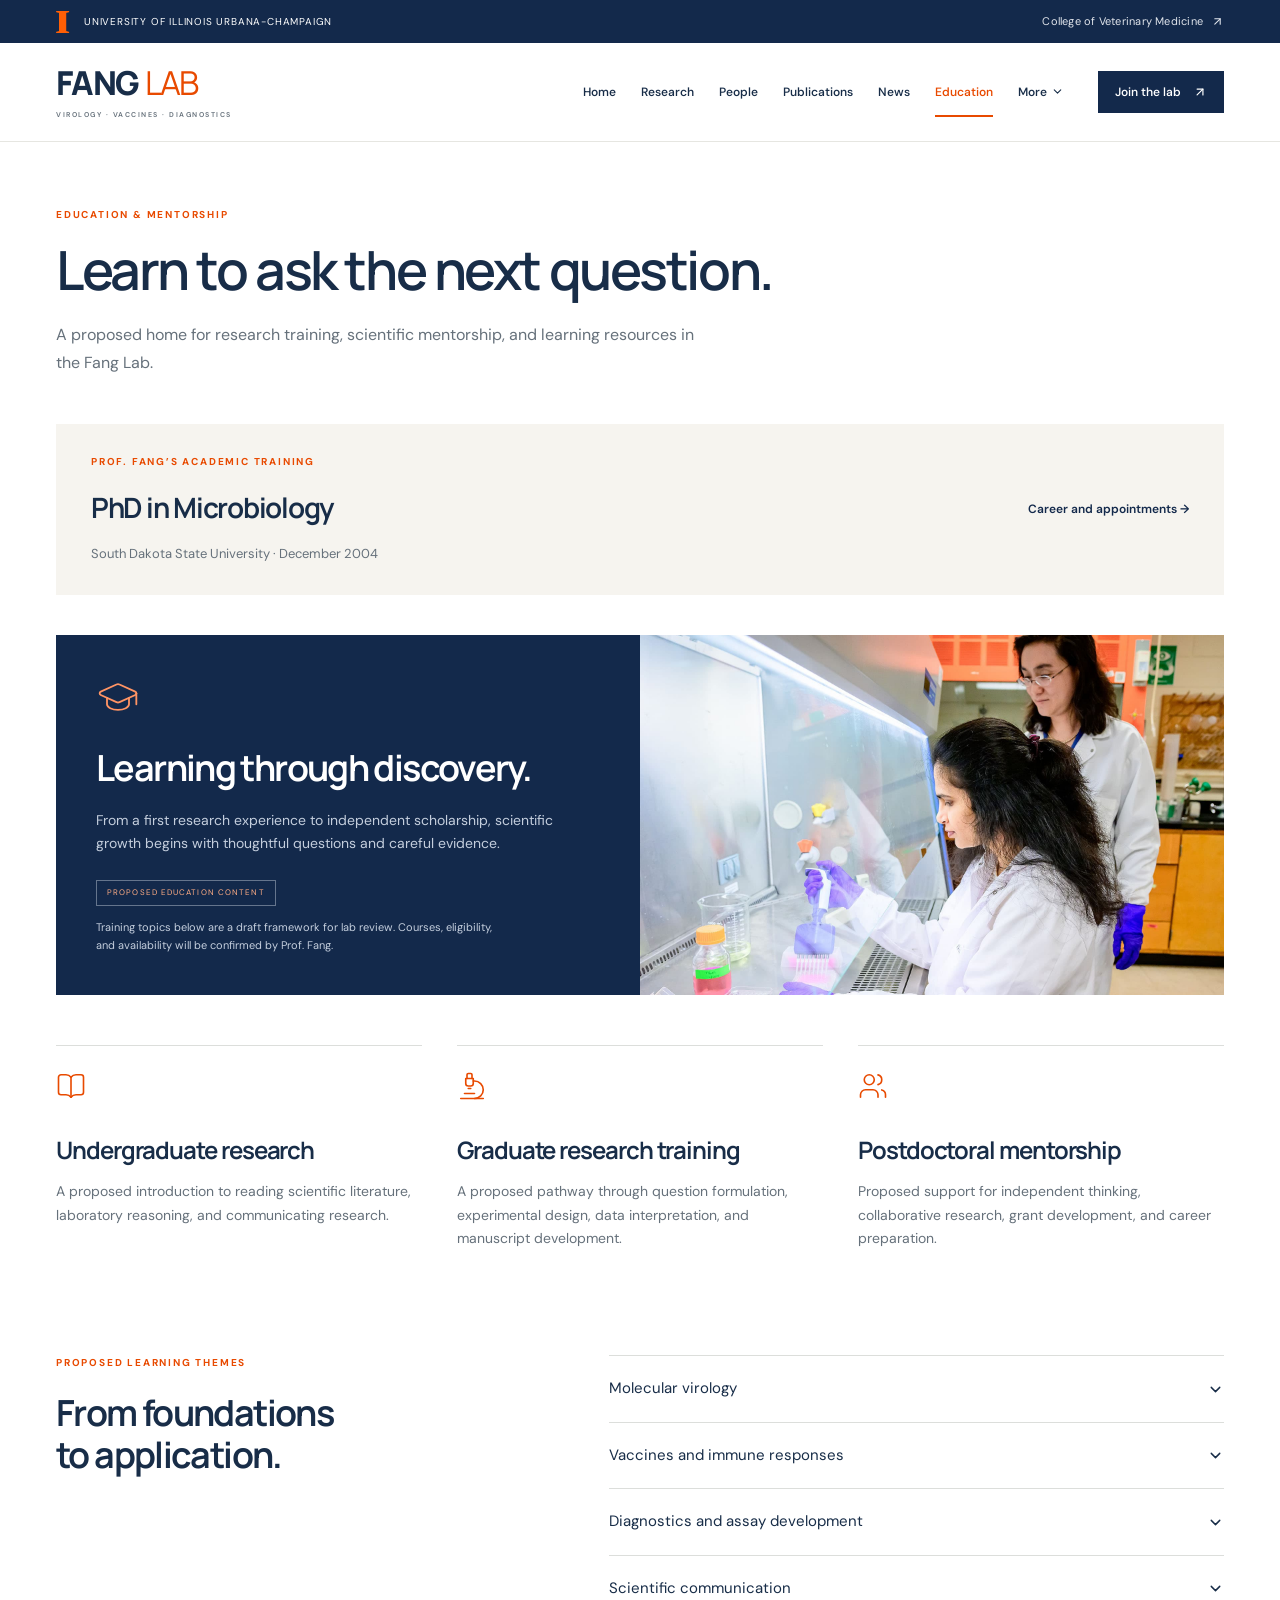
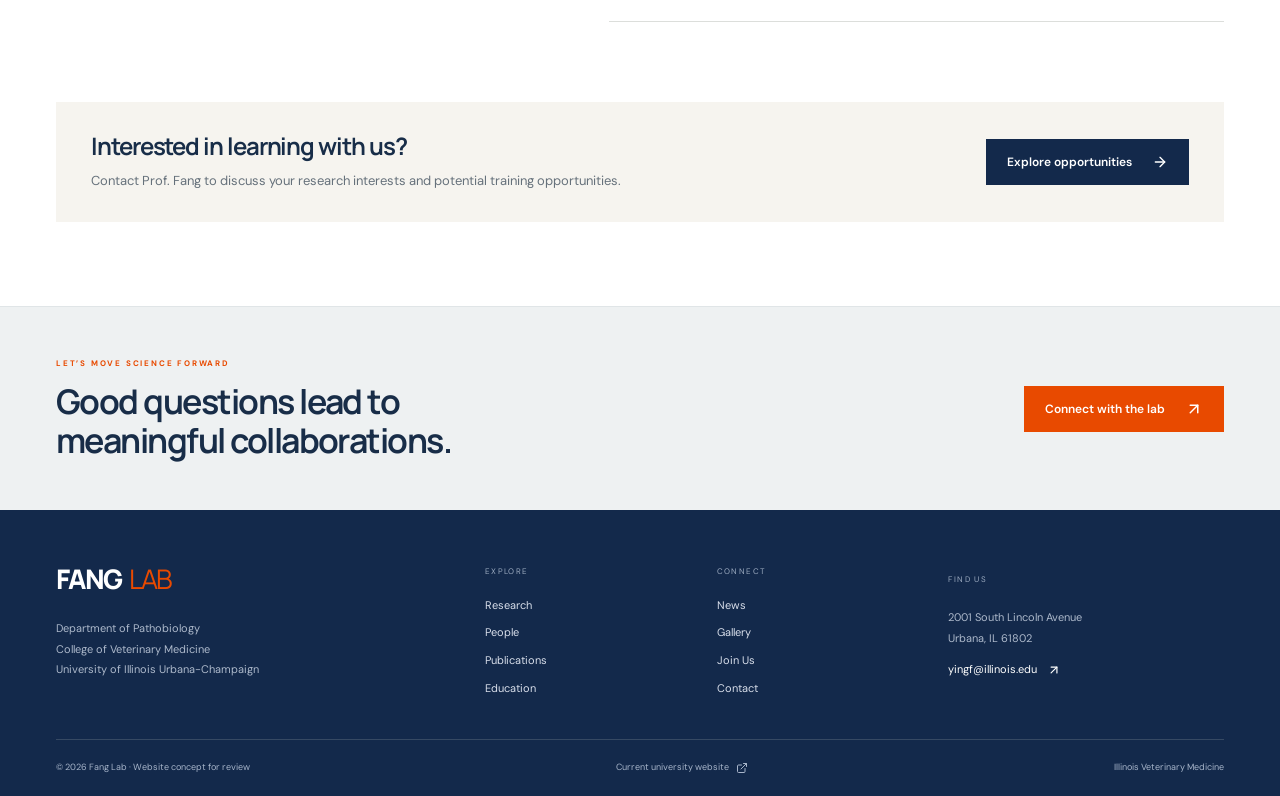
==== commit 602feafa: "Add verified Fang faculty profile information to education" ====
--- a/education.html
+++ b/education.html
@@ -50,6 +50,7 @@
 A proposed home for research training, scientific mentorship, and learning resources in the Fang Lab.
 </p>
 </div>
+<section class="callout" aria-label="Academic training" style="margin:0 0 40px"><div><div class="eyebrow">PROF. FANG’S ACADEMIC TRAINING</div><h2 style="font-size:28px">PhD in Microbiology</h2><p>South Dakota State University · December 2004</p></div><a class="text-link" href="people.html">Career and appointments →</a></section>
 <div class="education-feature">
 <div>
 <svg xmlns="http://www.w3.org/2000/svg" width="44" height="44" viewBox="0 0 24 24" fill="none" stroke="currentColor" stroke-width="1" stroke-linecap="round" stroke-linejoin="round" class="lucide lucide-graduation-cap" aria-hidden="true"><path d="M21.42 10.922a1 1 0 0 0-.019-1.838L12.83 5.18a2 2 0 0 0-1.66 0L2.6 9.08a1 1 0 0 0 0 1.832l8.57 3.908a2 2 0 0 0 1.66 0z"></path><path d="M22 10v6"></path><path d="M6 12.5V16a6 3 0 0 0 12 0v-3.5"></path></svg>
